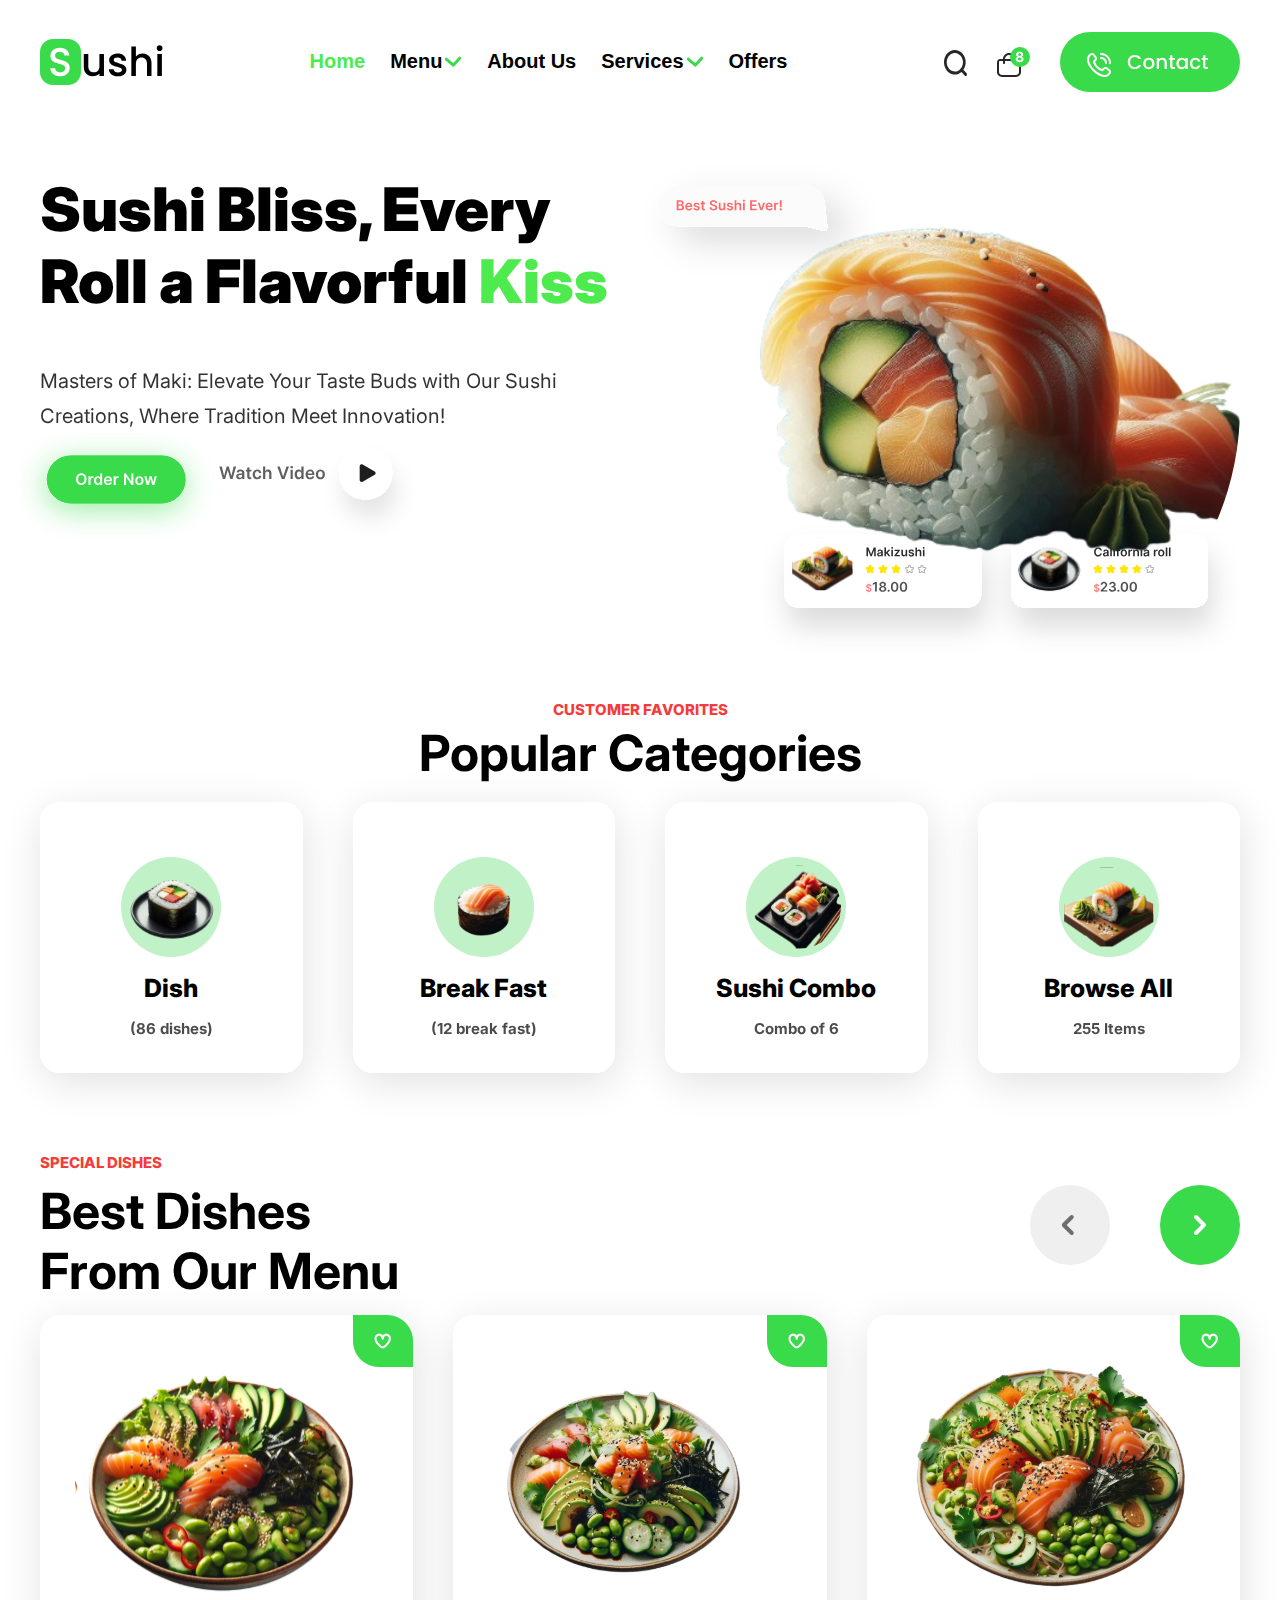
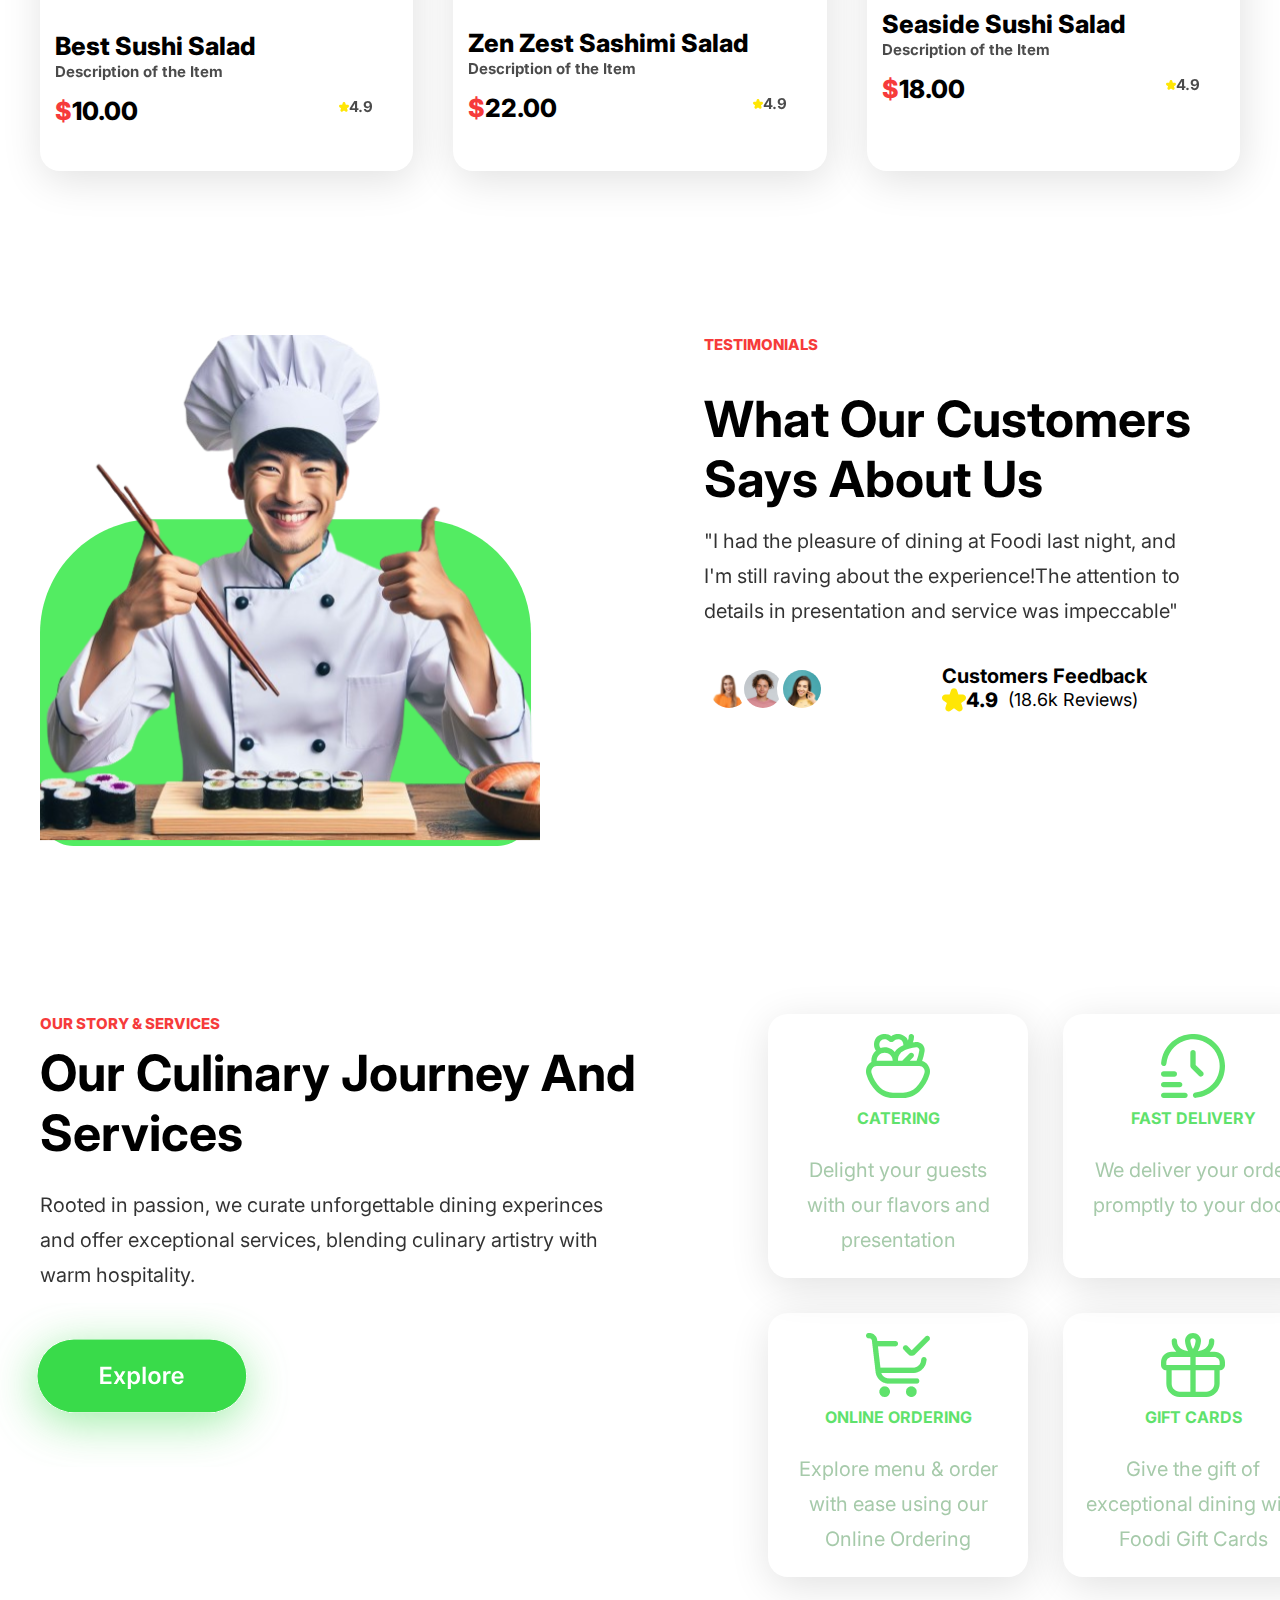
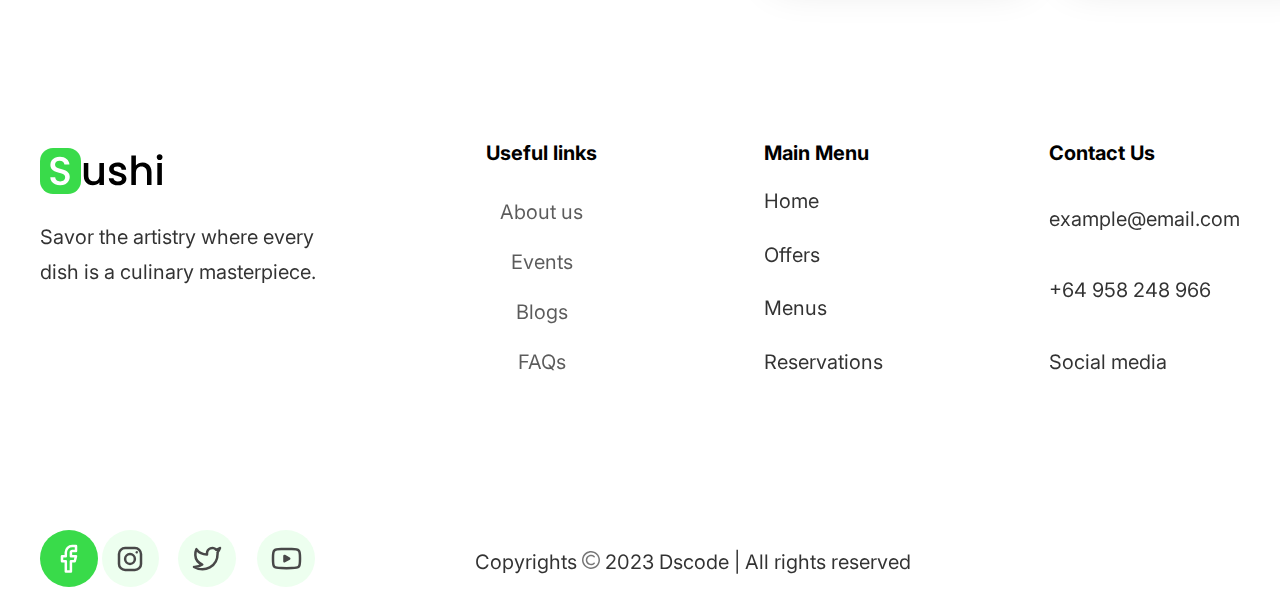
==== index.html @ ec4a78d4 "just commit" ====
<!DOCTYPE html>
<html lang="en">
  <head>
    <meta charset="UTF-8" />
    <meta name="viewport" content="width=device-width, initial-scale=1.0" />
    <title>Document</title>
    <link rel="stylesheet" href="./Sushi.css" />
  </head>
  <body>
    <section>
    <div class="header">
      <img src="./images/LOGO.svg" class="logo">
      <nav class="top-nav">
        <ul>
          <li><a href="#" class="firstnavmenu">Home</a></li>
          <div class="navicon">
            <li><a href="#">Menu</a></li>
            <img src="./images/Group 3.svg" class="headeranimation" />
          </div>
          <li><a href="#">About Us</a></li>
          <div class="navicon">
            <li><a href="#">Services</a></li>
            <img src="./images/Group 3.svg" class="headeranimation" />
          </div>
          <li><a href="#">Offers</a></li>
        </ul>
      </nav>
      <div class="secondnavicon">
        <img src="./images/Search Icon.svg" class="srch" />
        <img src="./images/Cart Group.svg" />
        <img src="./images/CONTACT BUTTON.svg" class="transition1" />
      </div>
        </div>
        <div class="bodytext">
        <div class="addons">
          <div class="addtext">
          <h1>Sushi Bliss, Every Roll a Flavorful <span class="lword">Kiss</span></h1>
          <h3>Masters of Maki: Elevate Your Taste Buds with Our Sushi Creations, Where Tradition Meet Innovation!</h3>
          <div class="button">
            <h4>
             <img src="./images/Order Now Button.svg">
             <img src="./images/SUSHI EDIT/Watch Video Group@2x.svg"></h4>
            </div> 
          </div></div>
            <div class="bodyimages">
              <div class="firstimage">
              <img src="./images/Best Sushi Ever.svg" ></div>
              <div class="secondimage">
              <img src="./images/MAIN SUSHI IMAGE.svg"></div>
              <div class="thirdimage">
              <img src="./images/2 Items Below Sushi.svg"></div>
            </div>
        </div>
        <div class="midsection">
          <div class="midheader">
            CUSTOMER FAVORITES
          </div>
          <div class="midsubheader">
            Popular Categories
          </div>
          <div class="midsectionitems">
          <div class="midseccontent">
            <div class="image">
            <img src="./images/_78d38fb4-559d-4cdb-822d-44ecdec0a7f8-removebg-preview 1.svg"></div>
            <h5> Dish</h5>
           <b>(86 dishes)</b>
          </div>
          <div class="midseccontent">
            <div class="image">
            <img src="./images/_35e8e57c-d430-4c19-93de-71e2eb204d0f-removebg-preview 1.svg"></div>
            <h5>
            Break Fast</h5>
            <b>(12 break fast)</b>
          </div>
          <div class="midseccontent">
            <div class="image1">
            <img src="./images/_a9c4460d-a7e5-496e-b46a-360fde90c966-removebg-preview 1 (1).svg"></div>
            <h5>
              Sushi Combo
            </h5>
            <b>Combo of 6</b>
          </div>
          <div class="midseccontent">
            <div class="image1">
            <img src="./images/_cc226cf5-2147-430e-b16c-84644636b1fe-removebg-preview 1.svg"></div>
            <h5>
              Browse All
            </h5>
            <b>255 Items</b>
          </div>
          </div>
        </div>
        <div class="midsection2">
          <div class="midsectionitem2">
            <div class="firstitem">
        <div class="midheader">SPECIAL DISHES</div>
        <div class="midsubheader2">Best Dishes From Our Menu</div></div>
        <div class="image2">
          <img src="./images/ARROW GROUPS.svg">
        </div></div>
        <div class="contentcover">
          <div class="maincontent">
            <img src="./images/Heart Group -- 1.svg" class="heartlogo">
            <img src="./images/Sushi Salad 1.svg"class="sushiimage">
            <div class="info">
            <h5>Best Sushi Salad</h5>
            <b>Description of the Item</b>
            <div class="pricerating">
              <h5><span class="currency">$</span>10.00</h5>
              <div class="rating">
                <img src="./images/fi-sr-star.svg"><b>4.9</b>
            </div>
          </div>
        </div></div>
        <div class="maincontent">
          <img src="./images/Heart Group -- 1.svg" class="heartlogo">
          <img src="./images/Sushi Salad -- 2.svg" class="sushiimage">
          <div class="info">
          <h5>Zen Zest Sashimi Salad</h5>
          <b>Description of the Item</b>
          <div class="pricerating">
            <h5><span class="currency">$</span>22.00</h5>
            <div class="rating">
              <img src="./images/fi-sr-star.svg"><b>4.9</b>
          </div>
        </div>
      </div></div>
      <div class="maincontent">
        <img src="./images/Heart Group -- 1.svg" class="heartlogo">
        <img src="./images/Sushi Salad -- 3.svg" class="sushiimage">
        <div class="info">
        <h5>Seaside Sushi Salad</h5>
        <b>Description of the Item</b>
        <div class="pricerating">
          <h5><span class="currency">$</span>18.00</h5>
          <div class="rating">
            <img src="./images/fi-sr-star.svg"><b>4.9</b>
        </div>
      </div>
    </div></div>
        </div>
        <div class="testimonials">
          <div class="chef">
            <img src="./images/Group 36.svg">
          </div>
          <div class="about">
            <div class="midheader">TESTIMONIALS</div>
            <div class="testimonialcomment">
          <div class="midsubheader3">What Our Customers Says About Us</div>
          <h3>"I had the pleasure of dining at Foodi last night, and I'm still raving about the experience!The attention to details in presentation and service was impeccable"</h3></div>
          <div class="feedback">
            <div class="fbimages">
              <img src="./images/portrait-lovely-blond-female-part-time-employee-talking-manager-customer-support-removebg-preview 1.svg">
              <img src="./images/image 10.svg" class="secondtestimonial">
              <img src="./images/image 11.png" class="thirdtestimonial">
            </div>
            <div class="fbtext">
            <h6>Customers Feedback</h6>
            <div class="rating1"><img src="./images/fi-sr-star.svg"><h5 class="rate">4.9</h5><span class="reviews">(18.6k Reviews)</span>
            </div>
          </div>
          </div>
        </div></div>
        <div class="services">
          <div class="story">
            <div class="midheader">OUR STORY & SERVICES</div>
            <div class="midsubheader4">Our Culinary Journey And Services</div>
            <h3 class="render">Rooted in passion, we curate unforgettable dining experinces and offer exceptional services, blending culinary artistry with warm hospitality. </h3>
            <img src="./images/EXPLORE.svg">
          </div>
          <div class="servicescards">
            <div class="card">
              <img src="./images/fi-rr-salad.svg">
              <h4 class="cardname">CATERING</h4>
              <h3 class="cardnotes">Delight your guests with our flavors and presentation</h3>
            </div>
            <div class="card">
              <img src="./images/fi-rr-time-fast.svg">
              <h4 class="cardname">FAST DELIVERY</h4>
              <h3 class="cardnotes">We deliver your order promptly to your door</h3>
            </div>
            <div class="card">
              <img src="./images/fi-rr-shopping-cart-check.png">
              <h4 class="cardname">ONLINE ORDERING</h4>
              <h3 class="cardnotes">Explore menu & order with ease using our Online Ordering</h3>
            </div>
            <div class="card">
              <img src="./images/fi-rr-gift.svg">
              <h4 class="cardname">GIFT CARDS</h4>
              <h3 class="cardnotes">Give the gift of exceptional dining with Foodi Gift Cards</h3>
            </div>
          </div>
        </div> 
        <div class="footer">
          <div class="main">
            <div class="footercontent1">
              <div class="footerheader">
              <img src="/images/LOGO.svg"></div>
              <p>Savor the artistry where every dish is a culinary masterpiece.</p>
            </div>
            <div class="footercontent">
              <h6 class="footerheader">Useful links</h6>
              <div class="first">
              <p>About us</p>
              <p>Events</p>
              <p>Blogs</p>
              <p>FAQs</p></div>
            </div>
            <div class="footercontent">
              <h6 class="footerheader">Main Menu</h6>
              <p>Home</p>
              <p>Offers</p>
              <p>Menus</p>
              <p>Reservations</p>
            </div>
            <div class="footercontent">
              <h6 class="footerheader">Contact Us</h6>
              <p>example@email.com</p>
              <p>+64 958 248 966</p>
              <p>Social media</p>
            </div>
          </div>
          <div class="submain">
            <div class="footericons">
            <img src="./images/Group 39.svg">
            <img src="./images/Group 40.svg">
            </div>
            <div class="base">
              <p>Copyrights <img src="./images/fi-rr-copyright.svg"> 2023 Dscode | All rights reserved</p>
            </div>
          </div>
        </div>
    </section>
  </body>
</html>
---- Sushi.css ----
@import url('https://fonts.googleapis.com/css2?family=Inter:wght@100..900&display=swap');
* {
    padding: 0;
    margin: 0;
    box-sizing: border-box;
}
html{
    font-family: 'Inter' ;
}
body{
     /* display: flex; */
     /* flex-direction: column;
     place-content: center;
     place-items: center; */
     margin: 0 auto;
 }
 section{
    width: 1200px;
    max-width: 100%;
    margin: 0 auto;
    justify-content: space-between;
 }

 .header {
     display: flex;
     flex-direction: row;
     justify-content: space-between;
     align-items: center;
     gap: 5px;
 }


 /* p::first-letter {
     background-color: rgb(77, 235, 77);
     color: white;
     border-radius: 10px;
     border: 1px solid;
     /* padding-left: 3px; */
     /* padding-top: 3px;
     padding-right: 3px;
     padding-bottom: 3px;

 } */ */

 /* p {
     font-family: 'Lucida Sans', 'Lucida Sans Regular', 'Lucida Grande', 'Lucida Sans Unicode', Geneva, Verdana, sans-serif;
     font-weight: 700;
     font-size: 35px;
     margin-left: -200px;

 } */

 .top-nav {
     font-size: 5px;
 }

 ul {
     display: flex;
     flex-direction: row;
     list-style-type: none;
     justify-content: space-between;
     gap: 25px;
     flex-wrap: wrap;
 }

 .navicon {
     display: flex;
     flex-direction: row;
     gap: 2px;
 }

 li a {
     color: black;
     text-decoration: none;
     font-weight: 600;
     font-family: 'Lucida Sans', 'Lucida Sans Regular', 'Lucida Grande', 'Lucida Sans Unicode', Geneva, Verdana, sans-serif;
     font-size: 20px;
 }

 li a.firstnavmenu {
     color: rgb(77, 235, 77);
 }

 .secondnavicon {
     display: flex;
     flex-direction: row;
     align-items: center;
     align-self: center;
     justify-content: center;
     gap: 30px;
 }

 .srch {
     margin-top: 50px;
     /* margin-right: 25px; */
     width: 100%;
     height: 100%;
 }

 .transition1, .headeranimation {
     width: 80%;
     animation-name: mover;
     animation-duration: 2s;
     animation-timing-function: ease-in-out;
     animation-iteration-count: infinite;
     animation-delay: 2s;
 }

 @keyframes mover {
     0% {
         transform: translateY(0px);
     }

     25% {
         transform: translateY(0px);
     }

     50% {
         transform: translateY(10px);
     }

     100% {
         transform: translateY(0px);
     }

 }
 .bodytext{
    display: flex;
     flex-direction: row;
     /* justify-content: center; */

 }

 .addons {
     display: flex;
     flex-direction: row;
     margin-top: 50px;
     justify-content: center;
     width:700px;
     max-width: 100%;

 }
 

 .addtext {
     display: flex;
     flex-direction: column;
     gap: 2rem;
 }

 h1 {
     /* width: 650px; */
     font-weight: 900;
     font-size: 60px;
     width: 100%;
 }

 .lword {
     color: rgb(77, 235, 77);
 }

 h3 {
     font-size: 20px;
     font-weight: 400;
     margin-top: 15px;
     align-self: center;
     line-height: 35px;
     opacity: 80%;
 }

 .button {
     display: flex;
     flex-direction: row;
     align-items: center;
     margin-left: -25px;
     margin-top: -35px;

 }

 h4 img {
     width: 200px;

 }

 .subbutton {
     width: 200px;
 }

 .bodyimages {
     display: flex;
     flex-direction: column;
     width: 700px;
     max-width: 100%;
     /* margin-left: 200px; */
     margin-top: -4px;
     position: relative;
 }
 .firstimage{
    position:absolute; 
    right: 60%;
    top:8%;
    z-index: 50;
 }
 .firstimage img{
    width: 100%;
   
 }
 .thirdimage{
    position:absolute;
    top: 70%;
    left: 20%;
    z-index: 0;
 }
 .thirdimage img{
    width: 100%;
   
 }
 .secondimage img{
    width: 100%;
   
 }
 .secondimage{
    z-index: 40;
 }
 .midsection{
    display: flex;
    flex-direction: column;
    justify-content: center;
    place-items: center;
    gap: 4px;
 }
 .midsectionitems{
    display: flex;
    flex-direction: row;
    /* flex-wrap: wrap; */
    align-items: center;
   justify-content: center;
    gap: 50px;
    width: 100%;
 }
 .midseccontent{
    display: flex;
    flex-direction: column;
    align-items: center;
    border-radius: 20px;
    border: 5px solid white ;
    box-shadow: 2px 9px 42px 0px #0000001F;
    width: 280px;
    margin-top: 15px;
      /* padding-left: 55px;
    padding-right: 55px; */
    padding-bottom: 30px;
    padding-top: 50px; 
    gap: 1rem;
 }
 /* .midseccontent :hover{
    width: 100px;
    height: 100px;
    transition: all 1s ease-in-out;
 } */
 .image{
    background-color: #C1F1C6;
    border-radius: 100%;
    width: 100px;
    height: 100px;
    display: flex;
    flex-direction: column;
    justify-content: center;
    align-items: center;
 }
 .image img{
    width: 100%;
    height: 100%;
 }
 .image1{
    background-color: #C1F1C6;
    border-radius: 100%;
    width: 100px;
    height: 100px;
    display: flex;
    flex-direction: column;
    justify-content: center;
align-items: center;
 }
 .image1 img{
    width: 90%;
    height: 90%;
    display: flex;
    flex-direction: column;
    justify-content: center;
 }
 .midheader{
    color: #F63B3B;
    font-size: 15px;
    font-weight: 800;
 }
 .midsubheader{
    color:#000000;
    font-size: 50px;
    font-weight: 700;
 }
 b{
    font-size: 15px;
    opacity: 70%;
    
 }
 .midsection2{
    display: flex;
    flex-direction: column;
    justify-content: space-between;
    gap: 14px;
 }
 .contentcover{
    display: grid;
    grid-template-columns: repeat(3, 1fr);
    width: 100%;
     column-gap: 40px; 
 }
.midsectionitem2{
    display: flex;
    flex-direction: row;
    justify-content: space-between;
    margin-top: 80px;
    align-items: center;
}
.image2 img{
    width: 100%;
    align-self: center;
}
.midsubheader2{
    width:400px;
    font-size: 50px;
    font-weight: 700;
}
.firstitem{
    display: flex;
    flex-direction: column;
    gap: 9px;
}
.sushiimage{
width: 80%;
place-self: center;
}
.heartlogo{
    width:60px;
    position: absolute;
  top: 0;
  right: 0;
}
.rating img{
    width: 10px;
}
.maincontent{
    display: flex;
    flex-direction:column ;
    border-radius: 20px;
    box-shadow: 2px 9px 42px 0px #0000001F;
    width: 100%;
    position: relative;
    gap: 4px;
    padding-top: 30px;
    padding-bottom: 30px;
    padding-right: 20px;
    
}
 .currency{
    color:  #F63B3B;
 }
 .pricerating{
    display: flex;
    flex-direction: row;
    justify-content: space-between;
    padding-right: 20px;
    margin-top: 15px;
    margin-bottom: 15px;
 }
 h5{
    font-weight: 800;
    font-size: 25px;
 }
 .info{
    padding-left: 15px;
 }
 .testimonials{
    display: grid;
    grid-template-columns: repeat(2, 1fr);
    margin-top: 150px;
    gap: 8rem;
 }
 .midsubheader3{
    font-size: 50px;
    font-weight: 700;
    width: 600px;
 }
  .chef img{
    width: 500px;
    max-width: 100%;
 }
 .about{
    width: 500px;
    max-width: 100%;
    gap: 35px;
    display: flex;
    flex-direction: column;
 }
 .feedback{
    display: flex;
    flex-direction: row;
    gap: 5rem;
    width: 800px;
    max-width: 100%;
 }
   .rating1{
    display: flex;
    flex-direction: row;
    align-items: center;
 }  
 .fbimages img{
    width: 50px;
    border-radius: 50%;
    border: 6px solid white;
 }
 
 .secondtestimonial{
    transform: translateX(-20px);
 }
 .thirdtestimonial{
    transform: translateX(-35px);
 }
 h6{
    font-size: 20px;
 }
 .reviews{
    padding-left: 10px;
    font-size: 18px;
 }
 .rate{
    font-size: 20px;
 }
 .services{
    display: grid;
    grid-template-columns: repeat(2, 1fr);
    gap: 8rem;
    margin-top: 150px;
 }
.servicescards{
    display: grid;
    grid-template-columns: repeat(2, 2fr);
     /* grid-template-rows: repeat(2, 1fr);  */
     gap: 35px;
     width: 100%;
}
.card{
    border-radius: 20px;
    box-shadow:2px 9px 42px 0px #0000001F ;
    display: flex;
    flex-direction: column;
    align-items: center;
     padding-left: 20px; 
    padding-top: 20px;
    padding-bottom: 20px;
     padding-right: 20px; 
    gap: 10px;
    width: 260px;
    text-align: center;
}
.cardname{
    color: #5FE26C;
}
.cardnotes{
    color: #90BD95;
    align-self: center;
    font-size: 20px;
}
.story{
    display: flex;
    flex-direction: column;
    gap: 10px;
}
.story img{
    width: 50%;
    transform: translateX(-50px);
    animation-name: colorchanger;
    animation-duration: 2s;
    animation-timing-function: ease-in-out;
    animation-iteration-count: 6;
    animation-delay: 1s;
}
@keyframes colorchanger {
    0% {
        transform: translateX(0px);
    }

    25% {
        transform: translateX(0px);
    }

    50% {
        transform: translateX(300px) rotate(60deg);
    }

    100% {
        transform: translateX(0px);
    }

}
.midsubheader4{
    font-size: 50px;
    font-weight: 700;
    width: 600px; 
}
.footer{
    display: flex;
    flex-direction: column;
    justify-content: space-between;
    margin-top: 150px;
   
}
.main{
    display: flex;
    flex-direction: row;
     justify-content: space-between; 
     flex-wrap: wrap;
}
.footercontent{
    display: flex;
    flex-direction: column;
    justify-content: space-between;
    

    
}
p{
    font-size: 20px;
    font-weight: 400;
     margin-top: 15px; 
    /* align-self: center; */
    line-height: 35px;
    opacity: 80%; 
}
.footercontent1{
    width: 280px;
}
.first{
    font-size: 20px;
    font-weight: 400;
     margin-top: 15px; 
     text-align: center;
    line-height: 35px;
    opacity: 80%;   
}
.submain{
    display: flex;
    flex-direction: row;
    gap: 10rem;
    margin-top: 150px;
}
@media (max-width:1200px) {
section{
    padding-left: 1rem;
    padding-right: 1rem;
}
.bodytext{
    display: flex;
    flex-direction: column; 
}
h1{
    font-weight: 900;
     font-size: 40px;
     width: 100%;
}
.midsectionitems{
    display: flex;
    flex-direction: row;
    flex-wrap: wrap;
    justify-content: center;
}
.midsubheader{
    color:#000000;
    font-size: 30px;
    font-weight: 700;
}
.midsubheader2{
    width:fit-content;
    font-size: 35px;
    font-weight: 700;
}
.midsubheader3{
    font-size: 35px;
    font-weight: 700;
    width: fit-content;
}
.midsubheader4{
    font-size: 35px;
    font-weight: 700;
    width: fit-content; 
}
.header {
    display: flex;
    flex-direction: column;
    justify-content: space-between;
    align-items: center;
    gap: 5px;
}
.contentcover{
   display: grid; 
   grid-template-columns: repeat(2, 1fr);
   row-gap: 2rem;
}
.services{
    display: grid;
    grid-template-columns: repeat(1, 1fr);
}
.servicescards{
width: 70%;
}
.card{
    width: fit-content;
}
.testimonials{
    display: grid;
    grid-template-columns: repeat(1, 1fr);
}
.chef{
    width: fit-content;
}
.about{
    width: 100%;
    max-width: 100%; 
}
.story{
    width: 60%;
}
@media (max-width:700px) {
.servicescards{
    width: 100%;
}
.contentcover{
    display: grid;
    grid-template-columns: repeat(1, 1fr);
}
h1{
    font-weight: 900;
     font-size: 35px;
     width: 100%;
}
.midsubheader{
    color:#000000;
    font-size: 30px;
    font-weight: 700;
}
.midsubheader2{
    width:fit-content;
    font-size: 35px;
    font-weight: 700;
}
.midsubheader3{
    font-size: 35px;
    font-weight: 700;
    width:fit-content ;
}
.chef{
    width: fit-content;
}
.midsubheader4{
    font-size: 35px;
    font-weight: 700;
    width: fit-content; 
}
.header {
    display: flex;
    flex-direction: column;
    justify-content: space-between;
    align-items: center;
    gap: 5px;
}
.midsectionitems{
    display: flex;
    flex-direction: row;
    flex-wrap: wrap;
}
.submain{
    display: flex;
    flex-direction: row;
    gap: 2rem;
    margin-top: 150px;
    flex-wrap: wrap;
}
}
@media (max-width:450px) {
    .servicescards{
        display: grid;
        grid-template-columns: repeat(1, 1fr);
    }
    .card{
        width: 100%;
    }
    .about{
        width: 100%;
    max-width: 100%; 
    }
    .midsectionitems{
        display: flex;
        flex-direction: row;
        flex-wrap: wrap;
    }
    h1{
        font-weight: 900;
         font-size: 40px;
         width: 100%;
    }
    .midsubheader{
        color:#000000;
        font-size: 30px;
        font-weight: 700;
    }
    .midsubheader2{
        width:fit-content;
        font-size: 35px;
        font-weight: 700;
    }
    .midsubheader3{
        font-size: 35px;
        font-weight: 700;
        width: fit-content;
    }
    .midsubheader4{
        font-size: 35px;
        font-weight: 700;
        width: 100%; 
    }
    .chef img{
        width: 100%;
    }
    .chef{
        width: 100%;
    }
    .header {
        display: flex;
        flex-direction: column;
        justify-content: space-between;
        align-items: center;
        gap: 5px;
    }
    .testimonials{
        display: block;
    }
    .fbimages{
        display: flex;
        flex-direction: row;
        justify-content: center;
        align-items: center;
    }
    .feedback{
        gap: 0rem;
    }
    .story{
        width: 100%;
    }
    .story img{
        transform: translateX(0px);
    }
    .main{
        display: flex;
        flex-direction: column;
        gap: 3rem;
    }
    .first{
        text-align: start;
    }
    .submain{
        display: flex;
        flex-direction: row;
        gap: 1rem;
        margin-top: 150px;
        flex-wrap: wrap;
    }
}
}
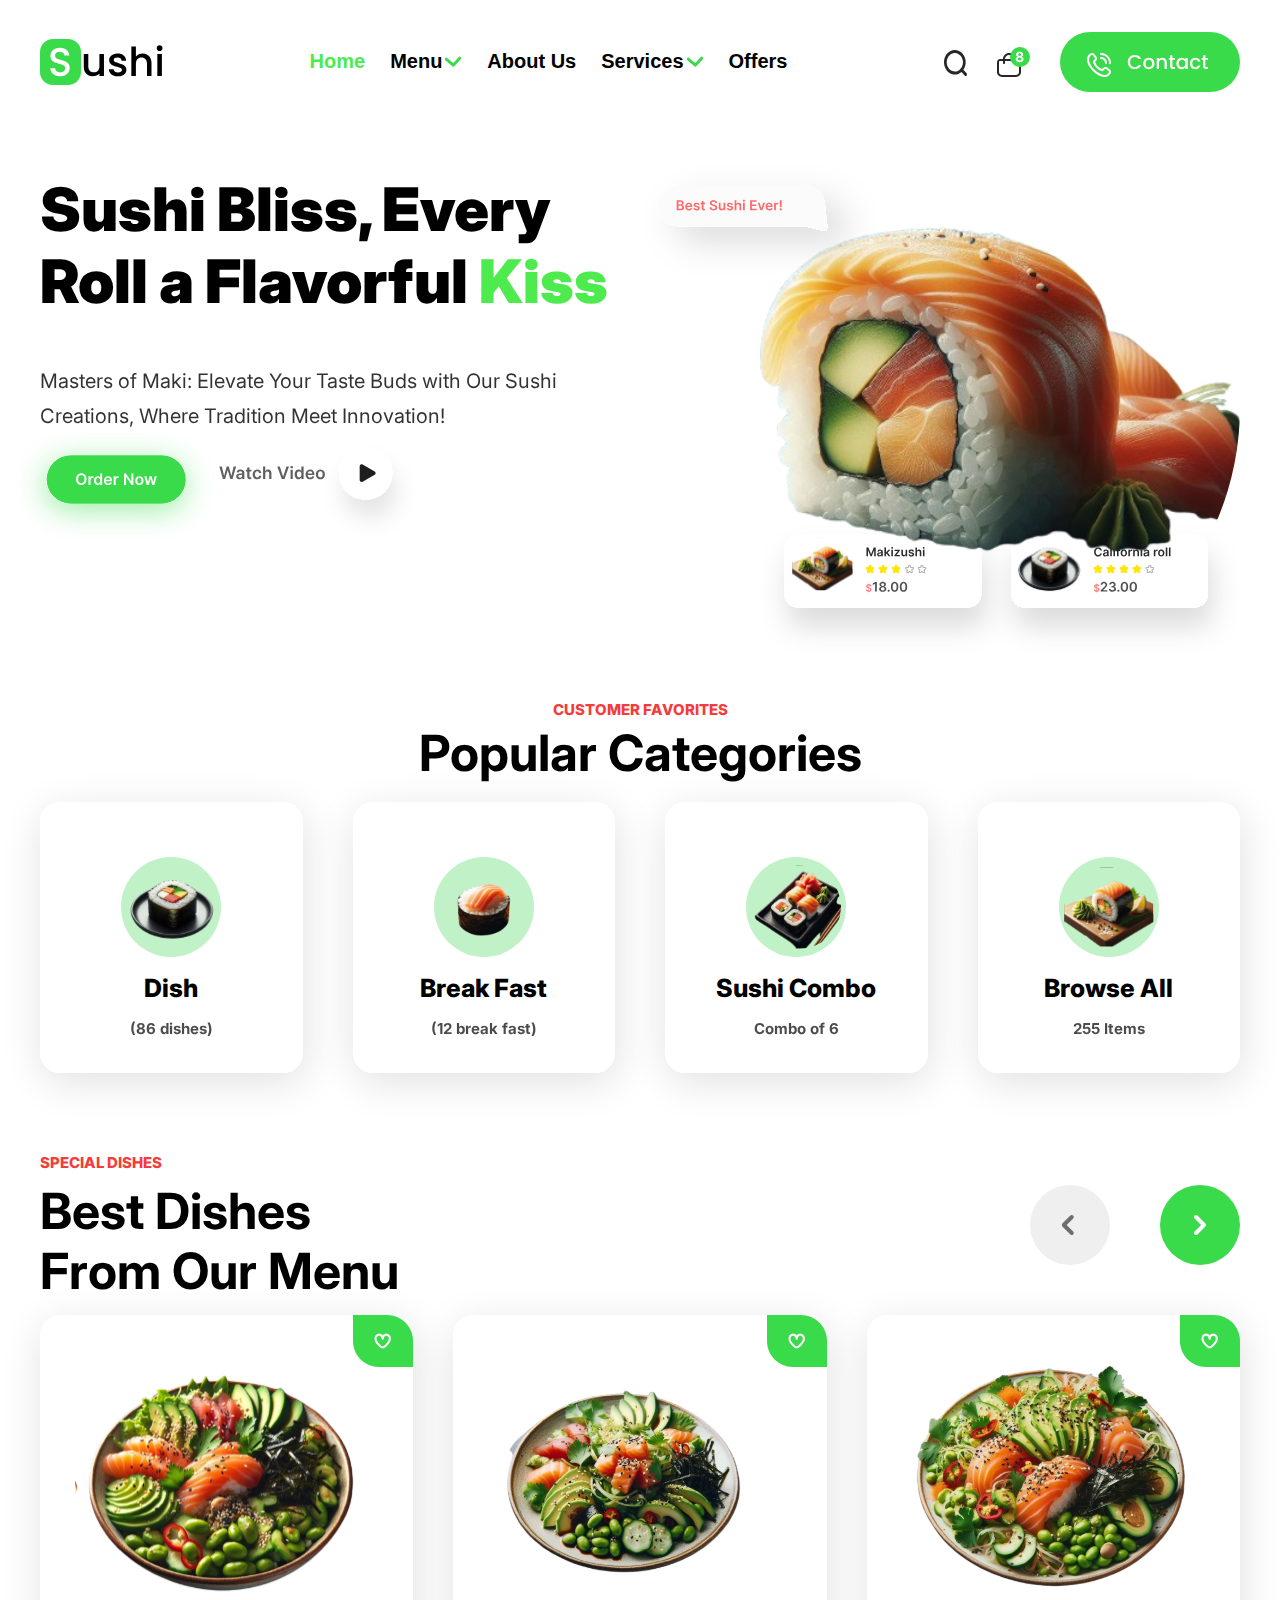
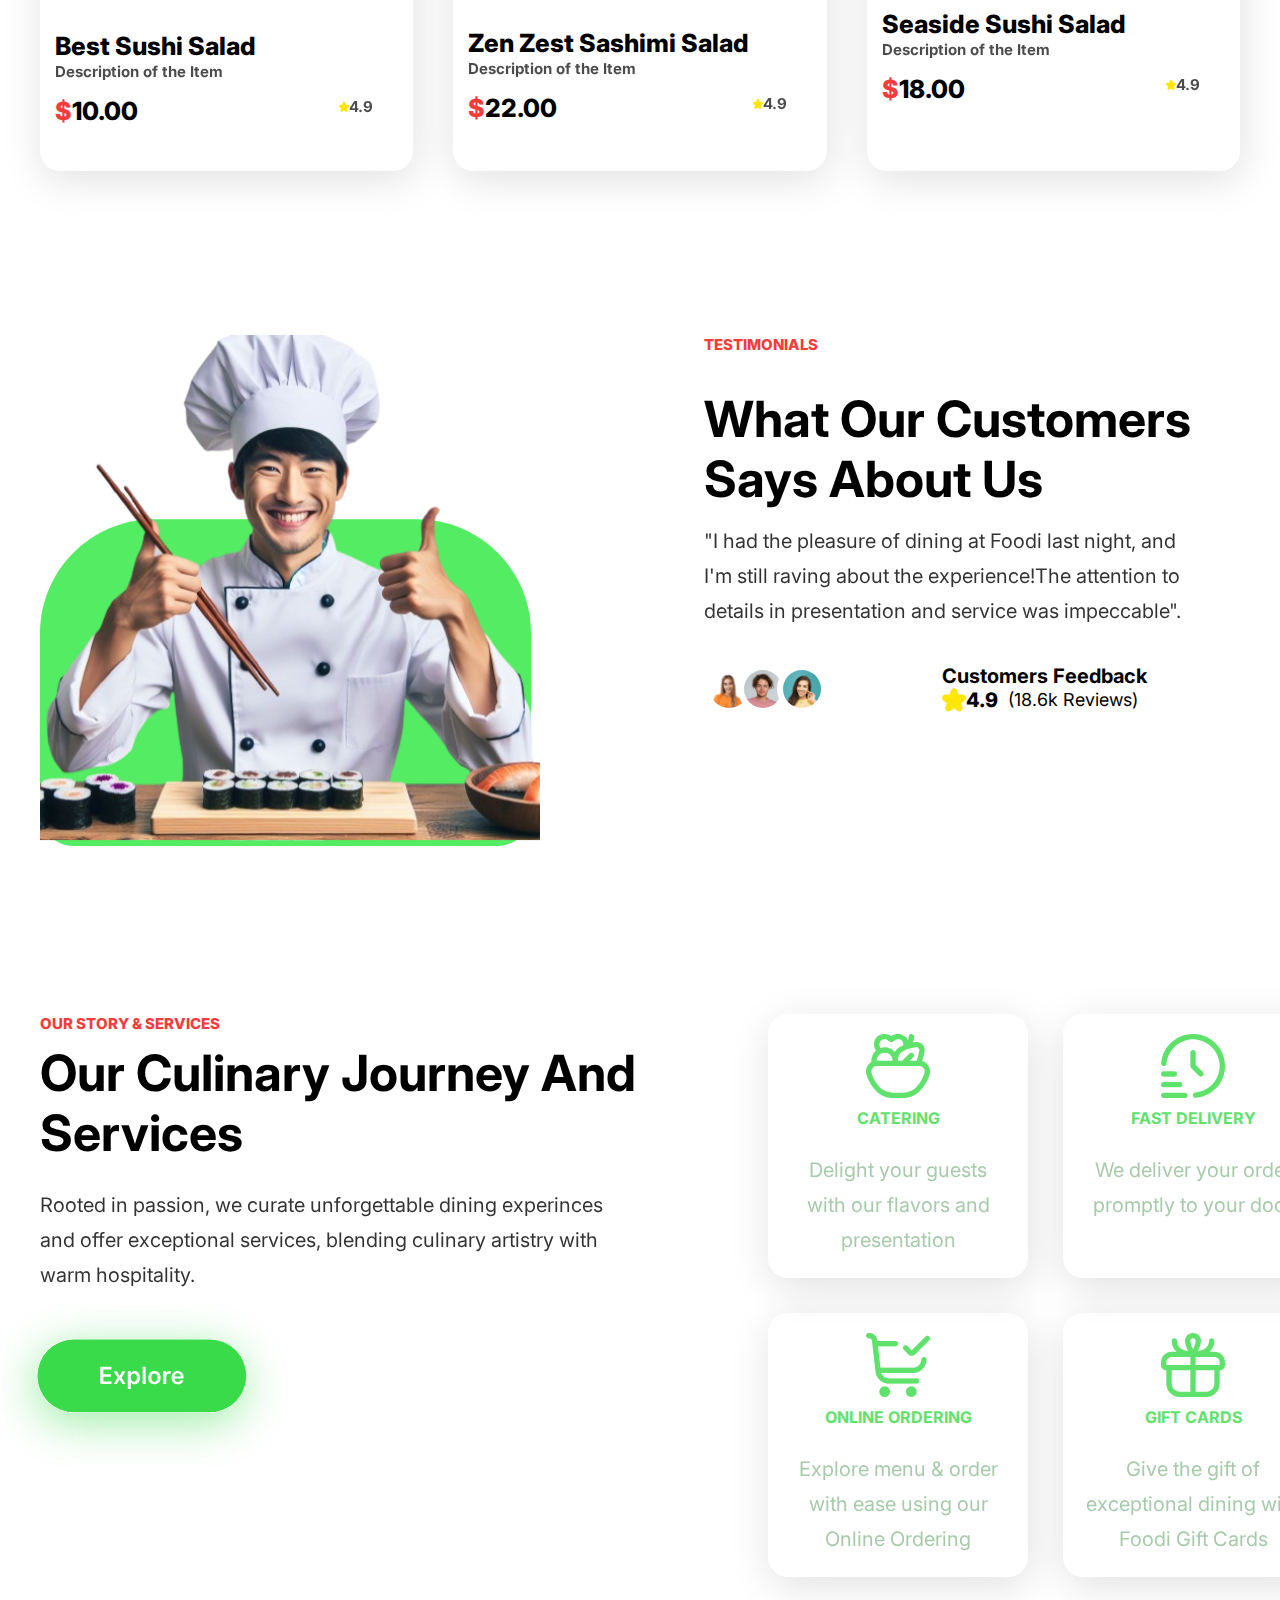
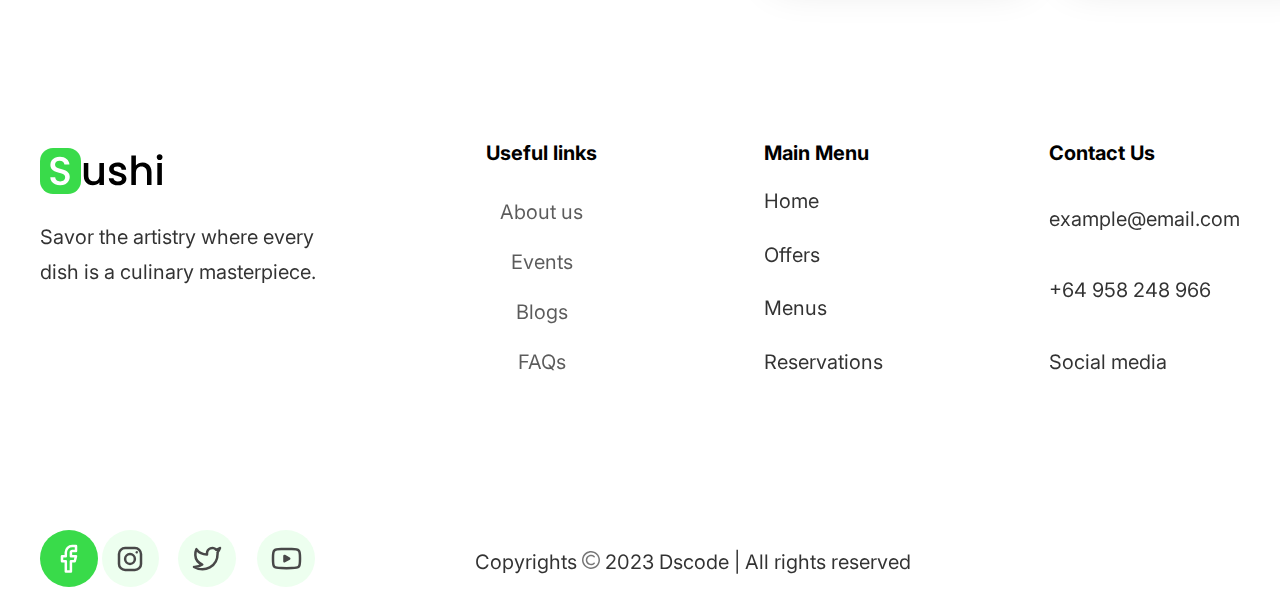
==== commit 71037080: "jay commit" ====
--- a/index.html
+++ b/index.html
@@ -4,7 +4,7 @@
     <meta charset="UTF-8" />
     <meta name="viewport" content="width=device-width, initial-scale=1.0" />
     <title>Document</title>
-    <link rel="stylesheet" href="./Sushi.css" />
+    <link rel="stylesheet" href="./style.css" />
   </head>
   <body>
     <section>
@@ -147,7 +147,7 @@
             <div class="midheader">TESTIMONIALS</div>
             <div class="testimonialcomment">
           <div class="midsubheader3">What Our Customers Says About Us</div>
-          <h3>"I had the pleasure of dining at Foodi last night, and I'm still raving about the experience!The attention to details in presentation and service was impeccable"</h3></div>
+          <h3>"I had the pleasure of dining at Foodi last night, and I'm still raving about the experience!The attention to details in presentation and service was impeccable".</h3></div>
           <div class="feedback">
             <div class="fbimages">
               <img src="./images/portrait-lovely-blond-female-part-time-employee-talking-manager-customer-support-removebg-preview 1.svg">
--- a/style.css
+++ b/style.css
@@ -0,0 +1,780 @@
+
+@import url('https://fonts.googleapis.com/css2?family=Inter:wght@100..900&display=swap');
+* {
+    padding: 0;
+    margin: 0;
+    box-sizing: border-box;
+}
+html{
+    font-family: 'Inter' ;
+}
+body{
+     /* display: flex; */
+     /* flex-direction: column;
+     place-content: center;
+     place-items: center; */
+     margin: 0 auto;
+ }
+ section{
+    width: 1200px;
+    max-width: 100%;
+    margin: 0 auto;
+    justify-content: space-between;
+ }
+
+ .header {
+     display: flex;
+     flex-direction: row;
+     justify-content: space-between;
+     align-items: center;
+     gap: 5px;
+ }
+
+
+ /* p::first-letter {
+     background-color: rgb(77, 235, 77);
+     color: white;
+     border-radius: 10px;
+     border: 1px solid;
+     /* padding-left: 3px; */
+     /* padding-top: 3px;
+     padding-right: 3px;
+     padding-bottom: 3px;
+
+ } */ */
+
+ /* p {
+     font-family: 'Lucida Sans', 'Lucida Sans Regular', 'Lucida Grande', 'Lucida Sans Unicode', Geneva, Verdana, sans-serif;
+     font-weight: 700;
+     font-size: 35px;
+     margin-left: -200px;
+
+ } */
+
+ .top-nav {
+     font-size: 5px;
+ }
+
+ ul {
+     display: flex;
+     flex-direction: row;
+     list-style-type: none;
+     justify-content: space-between;
+     gap: 25px;
+     flex-wrap: wrap;
+ }
+
+ .navicon {
+     display: flex;
+     flex-direction: row;
+     gap: 2px;
+ }
+
+ li a {
+     color: black;
+     text-decoration: none;
+     font-weight: 600;
+     font-family: 'Lucida Sans', 'Lucida Sans Regular', 'Lucida Grande', 'Lucida Sans Unicode', Geneva, Verdana, sans-serif;
+     font-size: 20px;
+ }
+
+ li a.firstnavmenu {
+     color: rgb(77, 235, 77);
+ }
+
+ .secondnavicon {
+     display: flex;
+     flex-direction: row;
+     align-items: center;
+     align-self: center;
+     justify-content: center;
+     gap: 30px;
+ }
+
+ .srch {
+     margin-top: 50px;
+     /* margin-right: 25px; */
+     width: 100%;
+     height: 100%;
+ }
+
+ .transition1, .headeranimation {
+     width: 80%;
+     animation-name: mover;
+     animation-duration: 2s;
+     animation-timing-function: ease-in-out;
+     animation-iteration-count: infinite;
+     animation-delay: 2s;
+ }
+
+ @keyframes mover {
+     0% {
+         transform: translateY(0px);
+     }
+
+     25% {
+         transform: translateY(0px);
+     }
+
+     50% {
+         transform: translateY(10px);
+     }
+
+     100% {
+         transform: translateY(0px);
+     }
+
+ }
+ .bodytext{
+    display: flex;
+     flex-direction: row;
+     /* justify-content: center; */
+
+ }
+
+ .addons {
+     display: flex;
+     flex-direction: row;
+     margin-top: 50px;
+     justify-content: center;
+     width:700px;
+     max-width: 100%;
+
+ }
+ 
+
+ .addtext {
+     display: flex;
+     flex-direction: column;
+     gap: 2rem;
+ }
+
+ h1 {
+     /* width: 650px; */
+     font-weight: 900;
+     font-size: 60px;
+     width: 100%;
+ }
+
+ .lword {
+     color: rgb(77, 235, 77);
+ }
+
+ h3 {
+     font-size: 20px;
+     font-weight: 400;
+     margin-top: 15px;
+     align-self: center;
+     line-height: 35px;
+     opacity: 80%;
+ }
+
+ .button {
+     display: flex;
+     flex-direction: row;
+     align-items: center;
+     margin-left: -25px;
+     margin-top: -35px;
+
+ }
+
+ h4 img {
+     width: 200px;
+
+ }
+
+ .subbutton {
+     width: 200px;
+ }
+
+ .bodyimages {
+     display: flex;
+     flex-direction: column;
+     width: 700px;
+     max-width: 100%;
+     /* margin-left: 200px; */
+     margin-top: -4px;
+     position: relative;
+ }
+ .firstimage{
+    position:absolute; 
+    right: 60%;
+    top:8%;
+    z-index: 50;
+ }
+ .firstimage img{
+    width: 100%;
+   
+ }
+ .thirdimage{
+    position:absolute;
+    top: 70%;
+    left: 20%;
+    z-index: 0;
+ }
+ .thirdimage img{
+    width: 100%;
+   
+ }
+ .secondimage img{
+    width: 100%;
+   
+ }
+ .secondimage{
+    z-index: 40;
+ }
+ .midsection{
+    display: flex;
+    flex-direction: column;
+    justify-content: center;
+    place-items: center;
+    gap: 4px;
+ }
+ .midsectionitems{
+    display: flex;
+    flex-direction: row;
+    /* flex-wrap: wrap; */
+    align-items: center;
+   justify-content: center;
+    gap: 50px;
+    width: 100%;
+ }
+ .midseccontent{
+    display: flex;
+    flex-direction: column;
+    align-items: center;
+    border-radius: 20px;
+    border: 5px solid white ;
+    box-shadow: 2px 9px 42px 0px #0000001F;
+    width: 280px;
+    margin-top: 15px;
+      /* padding-left: 55px;
+    padding-right: 55px; */
+    padding-bottom: 30px;
+    padding-top: 50px; 
+    gap: 1rem;
+ }
+ /* .midseccontent :hover{
+    width: 100px;
+    height: 100px;
+    transition: all 1s ease-in-out;
+ } */
+ .image{
+    background-color: #C1F1C6;
+    border-radius: 100%;
+    width: 100px;
+    height: 100px;
+    display: flex;
+    flex-direction: column;
+    justify-content: center;
+    align-items: center;
+ }
+ .image img{
+    width: 100%;
+    height: 100%;
+ }
+ .image1{
+    background-color: #C1F1C6;
+    border-radius: 100%;
+    width: 100px;
+    height: 100px;
+    display: flex;
+    flex-direction: column;
+    justify-content: center;
+align-items: center;
+ }
+ .image1 img{
+    width: 90%;
+    height: 90%;
+    display: flex;
+    flex-direction: column;
+    justify-content: center;
+ }
+ .midheader{
+    color: #F63B3B;
+    font-size: 15px;
+    font-weight: 800;
+ }
+ .midsubheader{
+    color:#000000;
+    font-size: 50px;
+    font-weight: 700;
+ }
+ b{
+    font-size: 15px;
+    opacity: 70%;
+    
+ }
+ .midsection2{
+    display: flex;
+    flex-direction: column;
+    justify-content: space-between;
+    gap: 14px;
+ }
+ .contentcover{
+    display: grid;
+    grid-template-columns: repeat(3, 1fr);
+    width: 100%;
+     column-gap: 40px; 
+ }
+.midsectionitem2{
+    display: flex;
+    flex-direction: row;
+    justify-content: space-between;
+    margin-top: 80px;
+    align-items: center;
+}
+.image2 img{
+    width: 100%;
+    align-self: center;
+}
+.midsubheader2{
+    width:400px;
+    font-size: 50px;
+    font-weight: 700;
+}
+.firstitem{
+    display: flex;
+    flex-direction: column;
+    gap: 9px;
+}
+.sushiimage{
+width: 80%;
+place-self: center;
+}
+.heartlogo{
+    width:60px;
+    position: absolute;
+  top: 0;
+  right: 0;
+}
+.rating img{
+    width: 10px;
+}
+.maincontent{
+    display: flex;
+    flex-direction:column ;
+    border-radius: 20px;
+    box-shadow: 2px 9px 42px 0px #0000001F;
+    width: 100%;
+    position: relative;
+    gap: 4px;
+    padding-top: 30px;
+    padding-bottom: 30px;
+    padding-right: 20px;
+    
+}
+ .currency{
+    color:  #F63B3B;
+ }
+ .pricerating{
+    display: flex;
+    flex-direction: row;
+    justify-content: space-between;
+    padding-right: 20px;
+    margin-top: 15px;
+    margin-bottom: 15px;
+ }
+ h5{
+    font-weight: 800;
+    font-size: 25px;
+ }
+ .info{
+    padding-left: 15px;
+ }
+ .testimonials{
+    display: grid;
+    grid-template-columns: repeat(2, 1fr);
+    margin-top: 150px;
+    gap: 8rem;
+ }
+ .midsubheader3{
+    font-size: 50px;
+    font-weight: 700;
+    width: 600px;
+ }
+  .chef img{
+    width: 500px;
+    max-width: 100%;
+ }
+ .about{
+    width: 500px;
+    max-width: 100%;
+    gap: 35px;
+    display: flex;
+    flex-direction: column;
+ }
+ .feedback{
+    display: flex;
+    flex-direction: row;
+    gap: 5rem;
+    width: 800px;
+    max-width: 100%;
+ }
+   .rating1{
+    display: flex;
+    flex-direction: row;
+    align-items: center;
+ }  
+ .fbimages img{
+    width: 50px;
+    border-radius: 50%;
+    border: 6px solid white;
+ }
+ 
+ .secondtestimonial{
+    transform: translateX(-20px);
+ }
+ .thirdtestimonial{
+    transform: translateX(-35px);
+ }
+ h6{
+    font-size: 20px;
+ }
+ .reviews{
+    padding-left: 10px;
+    font-size: 18px;
+ }
+ .rate{
+    font-size: 20px;
+ }
+ .services{
+    display: grid;
+    grid-template-columns: repeat(2, 1fr);
+    gap: 8rem;
+    margin-top: 150px;
+ }
+.servicescards{
+    display: grid;
+    grid-template-columns: repeat(2, 2fr);
+     /* grid-template-rows: repeat(2, 1fr);  */
+     gap: 35px;
+     width: 100%;
+}
+.card{
+    border-radius: 20px;
+    box-shadow:2px 9px 42px 0px #0000001F ;
+    display: flex;
+    flex-direction: column;
+    align-items: center;
+     padding-left: 20px; 
+    padding-top: 20px;
+    padding-bottom: 20px;
+     padding-right: 20px; 
+    gap: 10px;
+    width: 260px;
+    text-align: center;
+}
+.cardname{
+    color: #5FE26C;
+}
+.cardnotes{
+    color: #90BD95;
+    align-self: center;
+    font-size: 20px;
+}
+.story{
+    display: flex;
+    flex-direction: column;
+    gap: 10px;
+}
+.story img{
+    width: 50%;
+    transform: translateX(-50px);
+    animation-name: colorchanger;
+    animation-duration: 2s;
+    animation-timing-function: ease-in-out;
+    animation-iteration-count: 6;
+    animation-delay: 1s;
+}
+@keyframes colorchanger {
+    0% {
+        transform: translateX(0px);
+    }
+
+    25% {
+        transform: translateX(0px);
+    }
+
+    50% {
+        transform: translateX(300px) rotate(60deg);
+    }
+
+    100% {
+        transform: translateX(0px);
+    }
+
+}
+.midsubheader4{
+    font-size: 50px;
+    font-weight: 700;
+    width: 600px; 
+}
+.footer{
+    display: flex;
+    flex-direction: column;
+    justify-content: space-between;
+    margin-top: 150px;
+   
+}
+.main{
+    display: flex;
+    flex-direction: row;
+     justify-content: space-between; 
+     flex-wrap: wrap;
+}
+.footercontent{
+    display: flex;
+    flex-direction: column;
+    justify-content: space-between;
+    
+
+    
+}
+p{
+    font-size: 20px;
+    font-weight: 400;
+     margin-top: 15px; 
+    /* align-self: center; */
+    line-height: 35px;
+    opacity: 80%; 
+}
+.footercontent1{
+    width: 280px;
+}
+.first{
+    font-size: 20px;
+    font-weight: 400;
+     margin-top: 15px; 
+     text-align: center;
+    line-height: 35px;
+    opacity: 80%;   
+}
+.submain{
+    display: flex;
+    flex-direction: row;
+    gap: 10rem;
+    margin-top: 150px;
+}
+@media (max-width:1200px) {
+section{
+    padding-left: 1rem;
+    padding-right: 1rem;
+}
+.bodytext{
+    display: flex;
+    flex-direction: column; 
+}
+h1{
+    font-weight: 900;
+     font-size: 40px;
+     width: 100%;
+}
+.midsectionitems{
+    display: flex;
+    flex-direction: row;
+    flex-wrap: wrap;
+    justify-content: center;
+}
+.midsubheader{
+    color:#000000;
+    font-size: 30px;
+    font-weight: 700;
+}
+.midsubheader2{
+    width:fit-content;
+    font-size: 35px;
+    font-weight: 700;
+}
+.midsubheader3{
+    font-size: 35px;
+    font-weight: 700;
+    width: fit-content;
+}
+.midsubheader4{
+    font-size: 35px;
+    font-weight: 700;
+    width: fit-content; 
+}
+.header {
+    display: flex;
+    flex-direction: column;
+    justify-content: space-between;
+    align-items: center;
+    gap: 5px;
+}
+.contentcover{
+   display: grid; 
+   grid-template-columns: repeat(2, 1fr);
+   row-gap: 2rem;
+}
+.services{
+    display: grid;
+    grid-template-columns: repeat(1, 1fr);
+}
+.servicescards{
+width: 70%;
+}
+.card{
+    width: fit-content;
+}
+.testimonials{
+    display: grid;
+    grid-template-columns: repeat(1, 1fr);
+}
+.chef{
+    width: fit-content;
+}
+.about{
+    width: 100%;
+    max-width: 100%; 
+}
+.story{
+    width: 60%;
+}
+@media (max-width:700px) {
+.servicescards{
+    width: 100%;
+}
+.contentcover{
+    display: grid;
+    grid-template-columns: repeat(1, 1fr);
+}
+h1{
+    font-weight: 900;
+     font-size: 35px;
+     width: 100%;
+}
+.midsubheader{
+    color:#000000;
+    font-size: 30px;
+    font-weight: 700;
+}
+.midsubheader2{
+    width:fit-content;
+    font-size: 35px;
+    font-weight: 700;
+}
+.midsubheader3{
+    font-size: 35px;
+    font-weight: 700;
+    width:fit-content ;
+}
+.chef{
+    width: fit-content;
+}
+.midsubheader4{
+    font-size: 35px;
+    font-weight: 700;
+    width: fit-content; 
+}
+.header {
+    display: flex;
+    flex-direction: column;
+    justify-content: space-between;
+    align-items: center;
+    gap: 5px;
+}
+.midsectionitems{
+    display: flex;
+    flex-direction: row;
+    flex-wrap: wrap;
+}
+.submain{
+    display: flex;
+    flex-direction: row;
+    gap: 2rem;
+    margin-top: 150px;
+    flex-wrap: wrap;
+}
+}
+@media (max-width:450px) {
+    .servicescards{
+        display: grid;
+        grid-template-columns: repeat(1, 1fr);
+    }
+    .card{
+        width: 100%;
+    }
+    .about{
+        width: 100%;
+    max-width: 100%; 
+    }
+    .midsectionitems{
+        display: flex;
+        flex-direction: row;
+        flex-wrap: wrap;
+    }
+    h1{
+        font-weight: 900;
+         font-size: 40px;
+         width: 100%;
+    }
+    .midsubheader{
+        color:#000000;
+        font-size: 30px;
+        font-weight: 700;
+    }
+    .midsubheader2{
+        width:fit-content;
+        font-size: 35px;
+        font-weight: 700;
+    }
+    .midsubheader3{
+        font-size: 35px;
+        font-weight: 700;
+        width: fit-content;
+    }
+    .midsubheader4{
+        font-size: 35px;
+        font-weight: 700;
+        width: 100%; 
+    }
+    .chef img{
+        width: 100%;
+    }
+    .chef{
+        width: 100%;
+    }
+    .header {
+        display: flex;
+        flex-direction: column;
+        justify-content: space-between;
+        align-items: center;
+        gap: 5px;
+    }
+    .testimonials{
+        display: block;
+    }
+    .fbimages{
+        display: flex;
+        flex-direction: row;
+        justify-content: center;
+        align-items: center;
+    }
+    .feedback{
+        gap: 0rem;
+    }
+    .story{
+        width: 100%;
+    }
+    .story img{
+        transform: translateX(0px);
+    }
+    .main{
+        display: flex;
+        flex-direction: column;
+        gap: 3rem;
+    }
+    .first{
+        text-align: start;
+    }
+    .submain{
+        display: flex;
+        flex-direction: row;
+        gap: 1rem;
+        margin-top: 150px;
+        flex-wrap: wrap;
+    }
+}
+}
